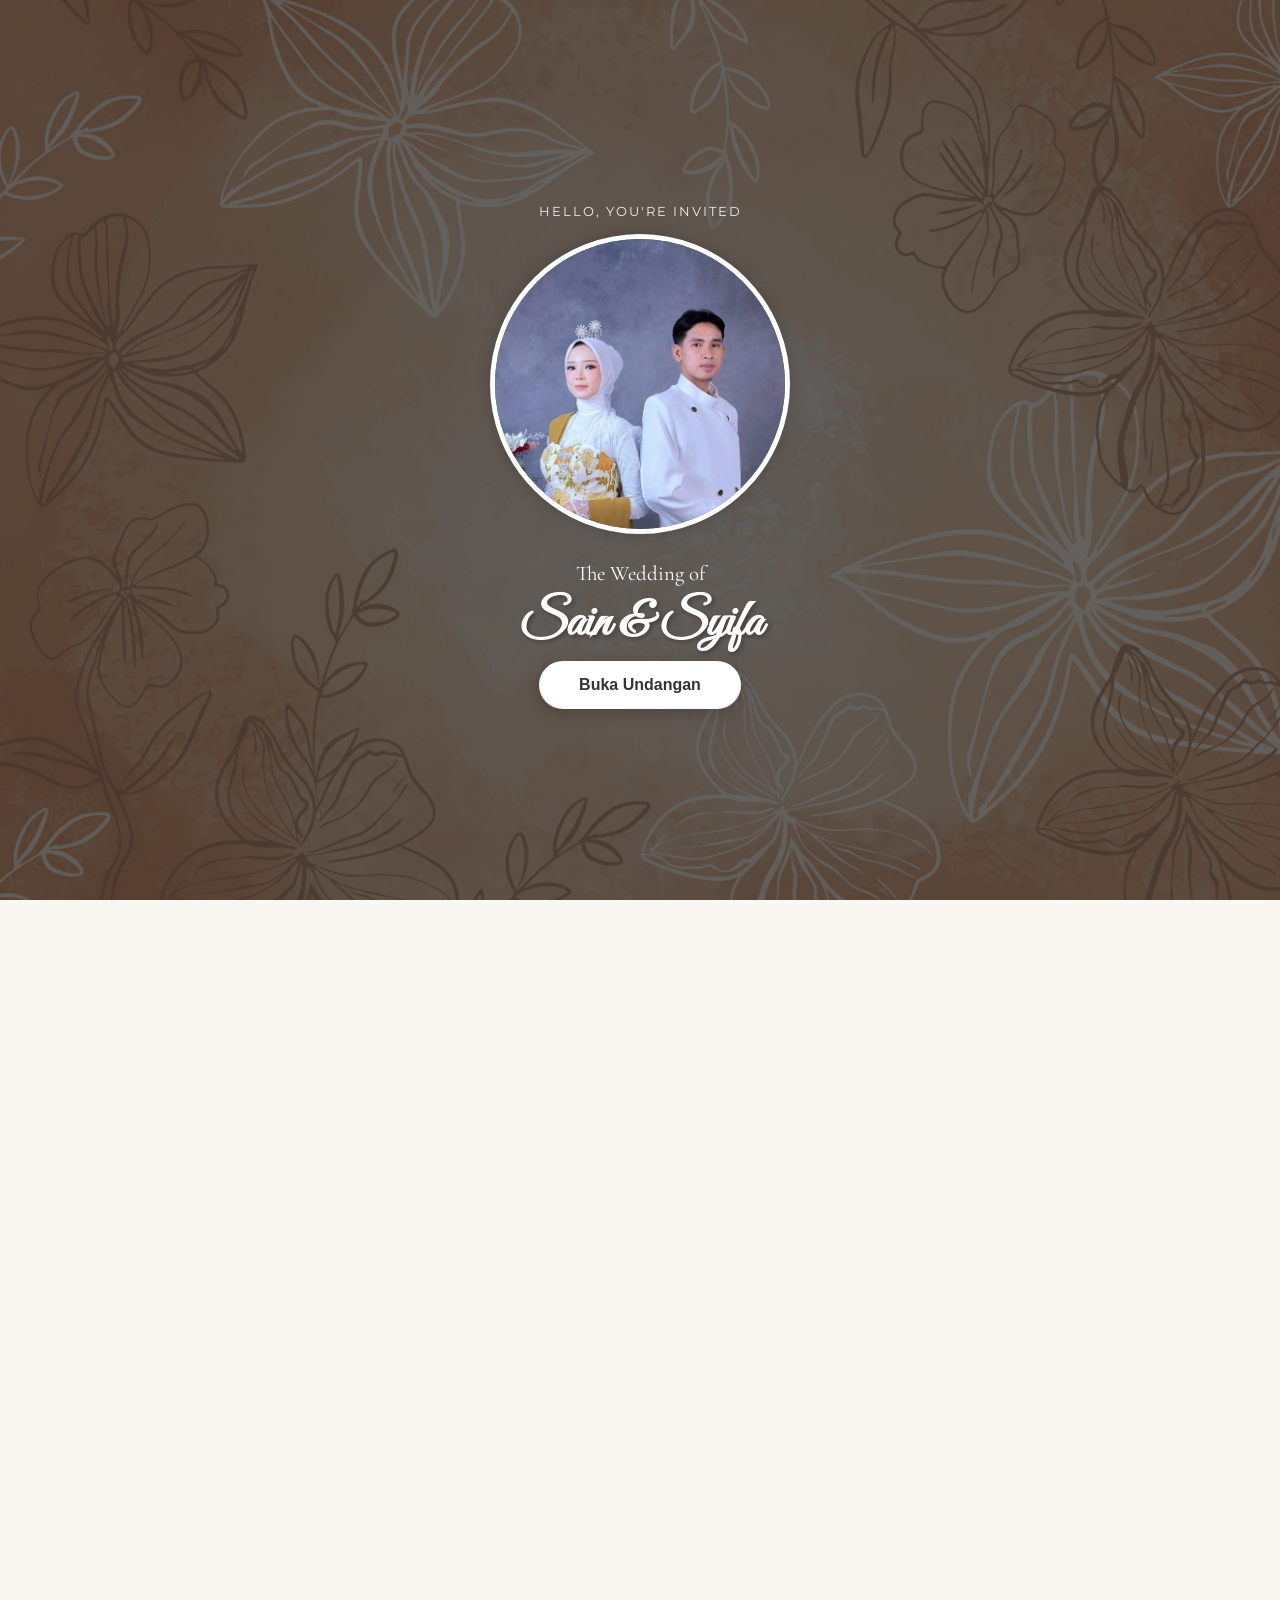
==== index.html @ 7070a1ac "first" ====
<!DOCTYPE html>
<html lang="id">
<head>
    <meta charset="UTF-8">
    <meta name="viewport" content="width=device-width, initial-scale=1.0">
    <title>The Wedding of Sain & Syifa</title>
    <link href="https://fonts.googleapis.com/css2?family=Cormorant+Garamond:wght@400;700&family=Montserrat:wght@300;400;600&family=Great+Vibes&family=Amiri&display=swap" rel="stylesheet">
    <link rel="stylesheet" href="style.css">
</head>
<body>

<div id="cover" class="cover-page">
    <div class="cover-overlay"></div>
    <div class="cover-content">
        <p class="greeting">Hello, You're Invited</p>
        <div class="frame-container">
            <div class="profile-frame">
                <img src="assets/foto-cover.jpg" alt="Sain & Syifa">
            </div>
        </div>
        <h2 class="wedding-title">The Wedding of</h2>
        <h1 class="couple-names">Sain & Syifa</h1>
        <button class="btn-open" onclick="bukaUndangan()">Buka Undangan</button>
        </div>
    </div>
</div>

<div id="main-content">
<div class="content-wrapper">

<section class="hero fade-in-text">
    <p class="date-top">MINGGU, 04 JANUARI 2026</p>
    <div class="mempelai-detail">
        <h2 class="couple-main">Sain</h2>
        <p class="parents">Putra kedua dari Bapak Bakroni & Ibu Mastur</p>
        <h2 class="amp">&</h2>
        <h2 class="couple-main">Syifa Nurhikmah</h2>
        <p class="parents">Putri pertama dari Bapak Saripullah & Ibu Sri M / Ningsih</p>
    </div>
</section>

<section class="islamic-quote fade-in-text">
    <div class="card">
        <p class="ar-text">وَمِنْ آيَاتِهِ أَنْ خَلَقَ لَكُمْ مِنْ أَنْفُسِكُمْ أَزْوَاجًا لِتَسْكُنُوا إِلَيْهَا وَجَعَلَ بَيْنَكُمْ مَوَدَّةً وَرَحْمَةً</p>
        <p class="quote-translation">
            "Dan di antara tanda-tanda (kebesaran)-Nya ialah Dia menciptakan pasangan-pasangan untukmu dari jenismu sendiri, agar kamu cenderung dan merasa tenteram kepadanya, dan Dia menjadikan di antaramu rasa kasih dan sayang."
        </p>
        <p class="quote-surah">(QS. Ar-Rum: 21)</p>
        <div class="divider"></div>
        <p class="wish-text">
            Assalamu’alaikum Warahmatullahi Wabarakatuh. <br><br>
            Maha suci Allah yang telah menciptakan mahluk-Nya berpasang-pasangan. Ya Allah, perkenankanlah kami merangkaikan kasih sayang yang Kau ciptakan dalam ikatan pernikahan.
        </p>
    </div>
</section>

<section class="event-section fade-in-text">
    <div class="card">
        <h2 class="section-title">Akad & Resepsi</h2>
        <div class="event-grid">
            <div class="event-item">
                <span class="event-icon">📅</span>
                <p><strong>Hari / Tanggal</strong></p>
                <p>Minggu, 04 Jan 2026</p>
            </div>
            <div class="event-item">
                <span class="event-icon">⏰</span>
                <p><strong>Waktu</strong></p>
                <p>09.00 WIB - Selesai</p>
            </div>
        </div>
        <div class="divider"></div>
        <div class="location-box">
            <p><strong>Lokasi Acara</strong></p>
            <p>Kp. Cisalam, Desa Cisalam</p>
            <p>Kec. Baros, Kab. Serang - Banten</p>
            <a href="https://maps.app.goo.gl/MzFLybLs4KWgNhF7A" target="_blank" class="btn-map">📍 Lihat Lokasi</a>
        </div>
    </div>
</section>

<section class="gallery fade-in-text">
    <h2 class="section-title">Album Foto</h2>
    <div class="grid">
        <img src="assets/foto1.jpg" alt="Gallery 1">
        <img src="assets/foto2.jpg" alt="Gallery 2">
        <img src="assets/foto3.jpg" alt="Gallery 3">
        <img src="assets/foto4.jpg" alt="Gallery 4">
    </div>
</section>

<section class="gift-section fade-in-text">
    <div class="card">
        <h2 class="section-title">Kado Digital</h2>
        <p class="wish-text">Doa restu Anda merupakan karunia yang sangat berarti bagi kami. Namun jika memberi adalah ungkapan tanda kasih Anda, kami menyediakan fitur kado digital:</p>
        
        <button class="btn-map" onclick="toggleGift()">Kirim Hadiah</button>

        <div id="gift-container" style="display: none; margin-top: 25px;">
            <div class="bank-card">
                <img src="assets/BRI_2020.svg" alt="BCA" class="bank-logo">
                <p class="account-number" id="norek1">4849 0107 7625 536</p>
                <p class="account-name">A/N SAIN</p>
                <button class="btn-copy" onclick="copyText('norek1')">Salin No. Rekening</button>
            </div>

            <div class="bank-card">
                <img src="assets/Logo_dana_blue.png" alt="Dana" class="bank-logo" style="filter: hue-rotate(90deg);">
                <p class="account-number" id="norek2">085717571715</p>
                <p class="account-name">A/N SYIFA NURHIKMAH</p>
                <button class="btn-copy" onclick="copyText('norek2')">Salin No. Rekening</button>
            </div>
        </div>
    </div>
</section>

<footer class="site-footer">
  <small>
    © 2025 Sain & Syifa <br>
    Website by 
    <a href="https://instagram.com/alfagistore" target="_blank">ALFAGI</a> ·
    <a href="https://wa.me/6281336005966" target="_blank">WhatsApp</a>
  </small>
</footer>


    <div id="music-control" class="music-toggle" onclick="toggleMusic()">
        <span id="music-icon">🎵</span>
    </div>
    <audio id="weddingMusic" loop preload="auto">
        <source src="https://www.bensound.com/bensound-music/bensound-love.mp3" type="audio/mpeg">
    </audio>

    <script src="script.js"></script>
</body>
</html>
---- style.css ----
:root {
    --primary: #A68B6D;
    --light: #F9F7F2;
    --dark: #333;
    --white: #FFFFFF;
}

* {
    box-sizing: border-box;
}

body {
    margin: 0;
    padding: 0;
    font-family: 'Montserrat', sans-serif;
    background-color: var(--light);
    color: var(--dark);
    text-align: center;
    overflow-x: hidden;
}

/* Logic Tampilan Konten Utama */
#main-content {
    opacity: 0;
    transition: opacity 1.5s ease;
    padding-bottom: 50px;
}

/* COVER PAGE */
.cover-page {
    position: fixed;
    top: 0;
    left: 0;
    width: 100%;
    height: 100vh;
    background: url('assets/cover.jpg') center/cover no-repeat;
    display: flex;
    justify-content: center;
    align-items: center;
    z-index: 9999;
}

.cover-overlay {
    position: absolute;
    width: 100%;
    height: 100%;
    background: rgba(0,0,0,0.6);
}

.cover-content {
    position: relative;
    color: var(--white);
    z-index: 10;
    width: 100%;
    max-width: 500px;
    padding: 20px;
}

/* BINGKAI FOTO */
.frame-container {
    position: relative;
    width: 320px;
    height: 320px;
    margin: 0 auto 10px;
    display: flex;
    justify-content: center;
    align-items: center;
}

.profile-frame {
    width: 300px;
    height: 300px;
    border-radius: 50%;
    overflow: hidden;
    z-index: 3;
    border: 5px solid var(--white);
    box-shadow: 0 0 15px rgba(0,0,0,0.2);
    position: absolute;
}

.profile-frame img {
    width: 100%;
    height: 100%;
    object-fit: cover;
}

/* TEXT STYLING */
.greeting {
    font-size: 0.8rem;
    letter-spacing: 2px;
    text-transform: uppercase;
    margin-bottom: 5px;
    opacity: 0.9;
}

.wedding-title {
    font-family: 'Cormorant Garamond', serif;
    font-weight: 400;
    font-size: 1.3rem;
    margin-bottom: 0;
}

.couple-names {
    font-family: 'Great Vibes', cursive;
    font-size: 3.2rem;
    margin: 5px 0;
    color: var(--white);
    text-shadow: 2px 2px 4px rgba(0,0,0,0.3);
}

/* TOMBOL BUKA */
.btn-open {
    background: var(--white);
    border: none;
    padding: 15px 40px;
    border-radius: 30px;
    font-weight: 600;
    font-size: 1rem;
    color: var(--dark);
    cursor: pointer;
    box-shadow: 0 4px 15px rgba(0,0,0,0.2);
    transition: transform 0.3s ease;
}

.btn-open:hover {
    transform: scale(1.05);
}

/* HERO SECTION */
.hero {
    padding: 80px 20px;
    background: var(--white);
}

.date-top {
    letter-spacing: 3px;
    font-weight: 600;
    color: var(--primary);
    margin-bottom: 30px;
}

.couple-main {
    font-family: 'Cormorant Garamond', serif;
    font-size: 2.5rem;
    color: var(--primary);
    margin: 0;
}

.parents {
    font-size: 0.9rem;
    font-style: italic;
    color: #666;
    margin-bottom: 25px;
    margin-top: 5px;
}

.amp {
    font-family: 'Great Vibes', cursive;
    font-size: 2.5rem;
    color: var(--dark);
    margin: 10px 0;
}

/* KOTAK KARTU (IDENTIK UNTUK DOA & ACARA) */
.card {
    background: var(--white);
    margin:20px auto;
    max-width: 500px;
    padding: 35px 25px;
    border-radius: 20px;
    box-shadow: 0 5px 20px rgba(0,0,0,0.05);
}

/* STYLING KHUSUS BAGIAN ISLAMI */
.ar-text {
    font-family: 'Amiri', serif;
    font-size: 1.6rem;
    line-height: 2.2;
    margin-bottom: 15px;
    color: var(--dark);
    direction: rtl;
}

.quote-translation {
    font-family: 'Cormorant Garamond', serif;
    font-style: italic;
    font-size: 1.1rem;
    line-height: 1.6;
    color: #666;
    margin-bottom: 10px;
}

.quote-surah {
    font-size: 0.85rem;
    font-weight: 600;
    color: var(--primary);
    letter-spacing: 1px;
    margin-bottom: 20px;
}

.divider {
    width: 60px;
    height: 2px;
    background-color: var(--primary);
    margin: 20px auto;
    opacity: 0.3;
}

.wish-text {
    font-size: 0.95rem;
    line-height: 1.8;
    color: #444;
}

/* STYLING ACARA */
.section-title {
    font-family: 'Cormorant Garamond', serif;
    font-size: 2.2rem;
    color: var(--primary);
    margin-bottom: 15px;
}

.btn-map {
    display: inline-block;
    background: var(--primary);
    color: var(--white);
    text-decoration: none;
    padding: 12px 30px;
    border-radius: 25px;
    margin-top: 20px;
    font-size: 0.9rem;
    font-weight: 600;
}

/* GALLERY GRID */
.grid {
    display: grid;
    grid-template-columns: 1fr 1fr;
    gap: 12px;
    padding: 20px;
}

.grid img {
    width: 100%;
    height: auto;
    border-radius: 1
    2px;
}


/* Styling Kado Digital */
.bank-card {
    background: #fdfdfd;
    border: 1px solid #eee;
    padding: 20px;
    border-radius: 15px;
    margin-bottom: 20px;
    transition: all 0.3s ease;
}

.bank-logo {
    height: 30px;
    margin-bottom: 15px;
    object-fit: contain;
}

.account-number {
    font-size: 1.2rem;
    font-weight: 700;
    letter-spacing: 2px;
    margin: 5px 0;
    color: var(--dark);
}

.account-name {
    font-size: 0.9rem;
    color: #666;
    margin-bottom: 15px;
}

.btn-copy {
    background: transparent;
    border: 1px solid var(--primary);
    color: var(--primary);
    padding: 5px 15px;
    border-radius: 20px;
    font-size: 0.8rem;
    cursor: pointer;
    transition: 0.3s;
}

.btn-copy:hover {
    background: var(--primary);
    color: white;
}

/* FLOATING MUSIC BUTTON */
.music-toggle {
    position: fixed;
    bottom: 25px;
    right: 25px;
    background: var(--primary);
    width: 50px;
    height: 50px;
    border-radius: 50%;
    display: flex;
    justify-content: center;
    align-items: center;
    color: white;
    z-index: 1000;
    cursor: pointer;
    box-shadow: 0 4px 10px rgba(0,0,0,0.2);
}

.footer {
    padding: 60px 20px;
    font-size: 0.8rem;
    color: #999;
}

/* FLOATING MUSIC BUTTON */
.music-toggle {
    position: fixed;
    bottom: 25px;
    right: 25px;
    background: var(--primary);
    width: 50px;
    height: 50px;
    border-radius: 50%;
    display: flex;
    justify-content: center;
    align-items: center;
    color: white;
    z-index: 1000;
    cursor: pointer;
    box-shadow: 0 4px 10px rgba(0,0,0,0.2);
}

/*FOOTER*/
.site-footer {
  text-align: center;
  padding: 30px 15px;
  font-size: 16px;
  color: #aaa;
}

.site-footer a {
  color: #aaa;
  text-decoration: none;
}

.site-footer a:hover {
  color: #666;
}
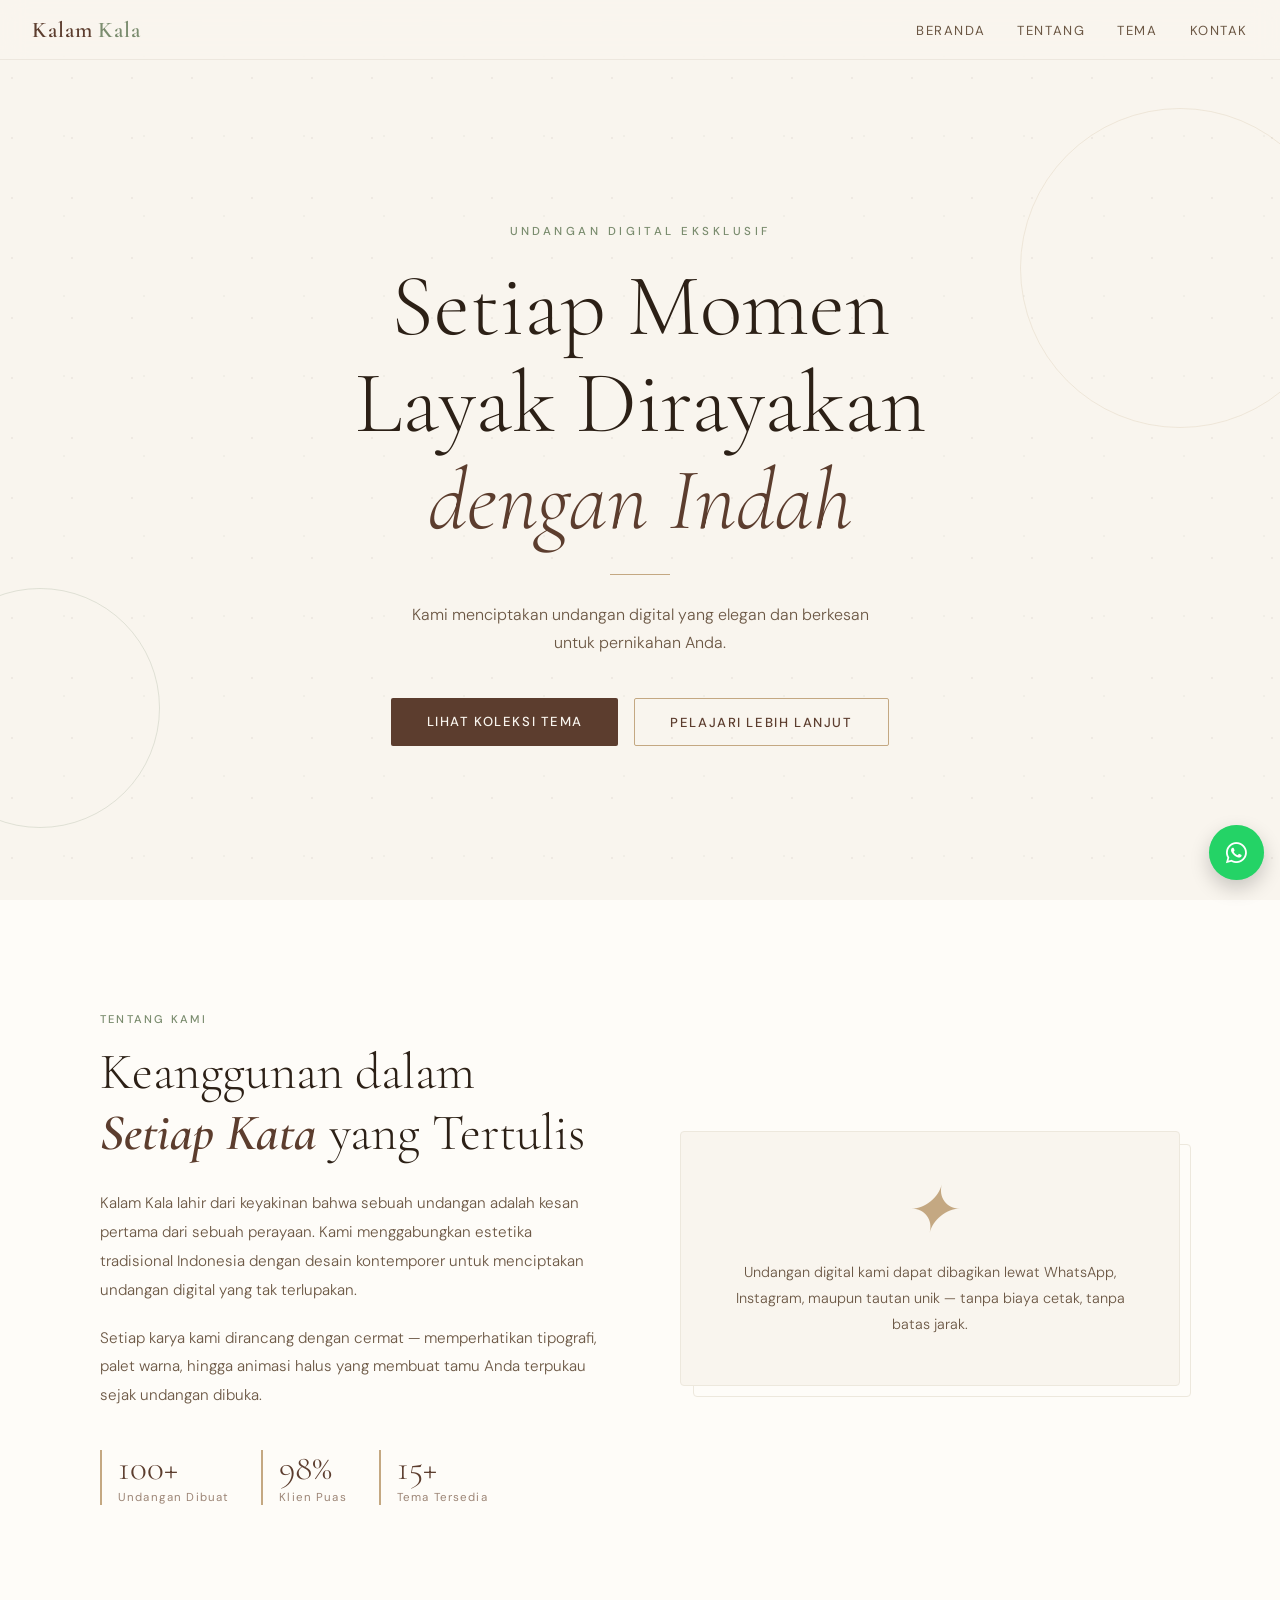
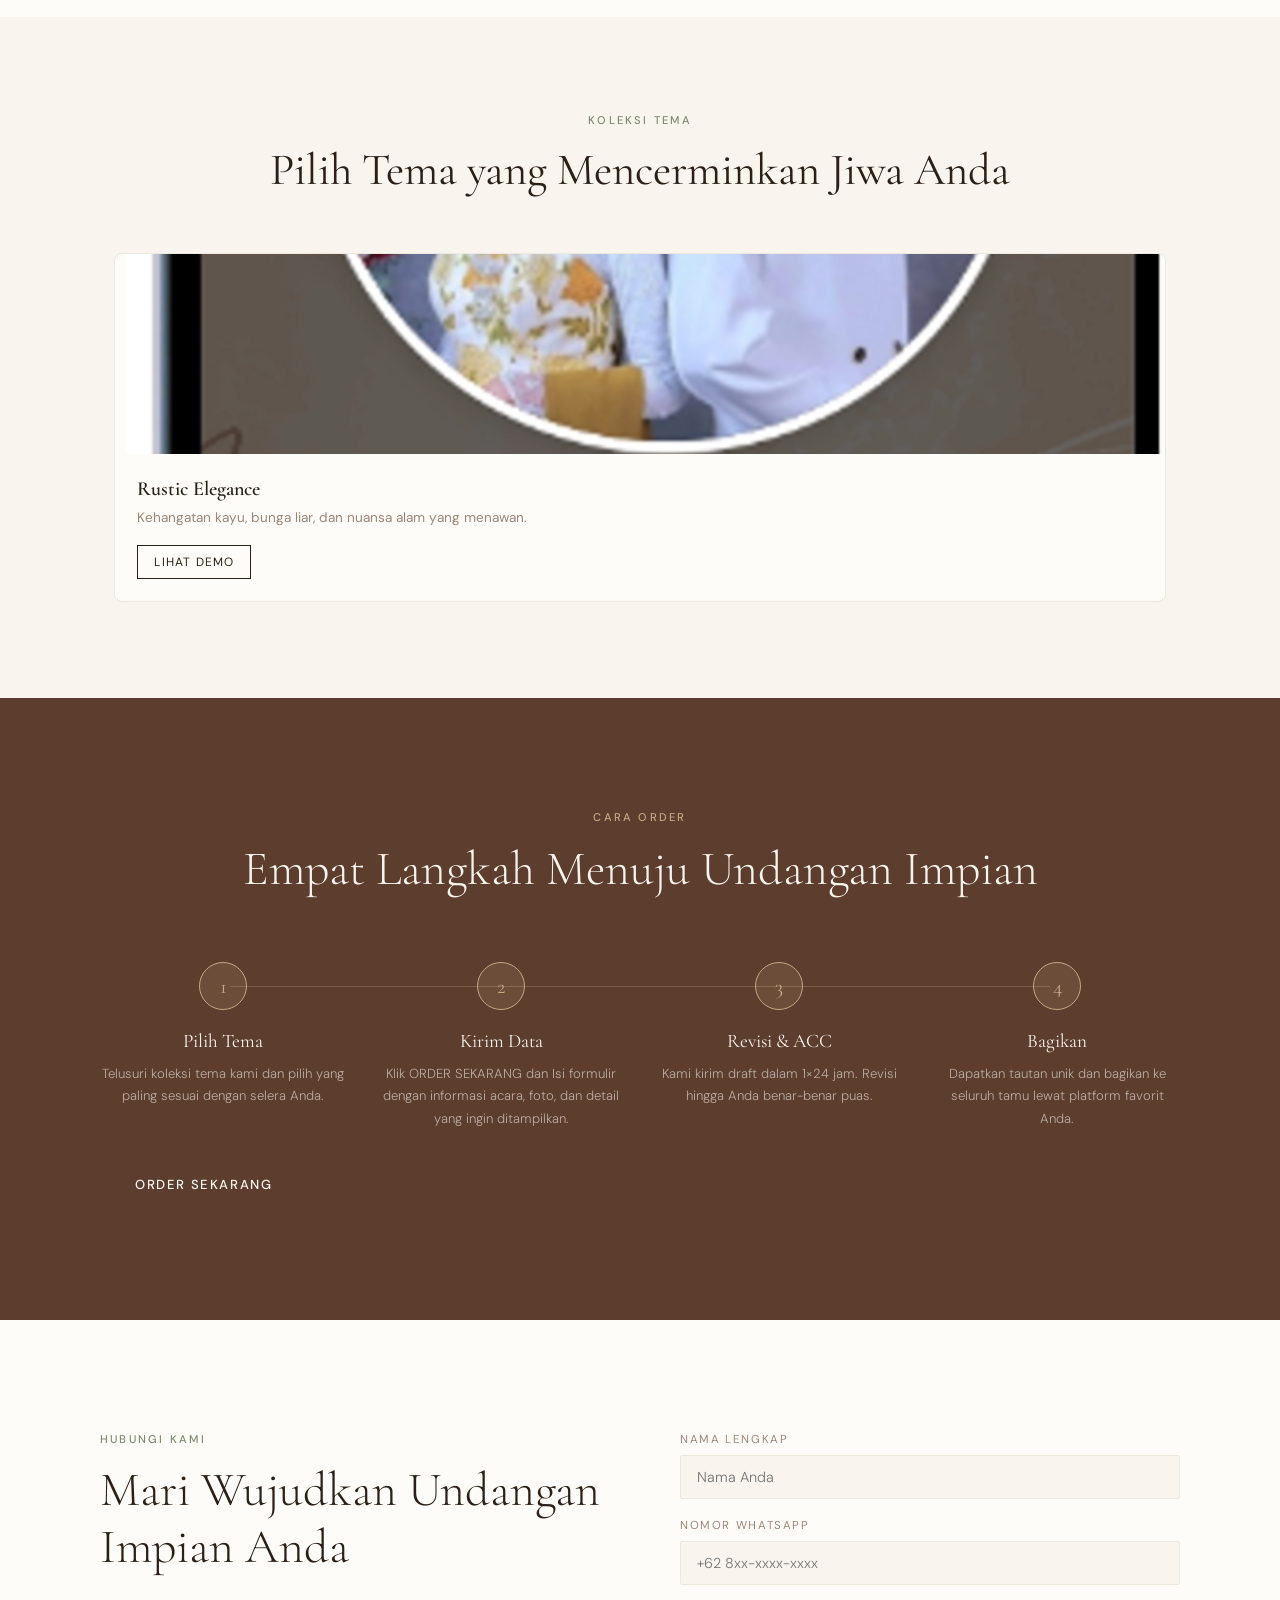
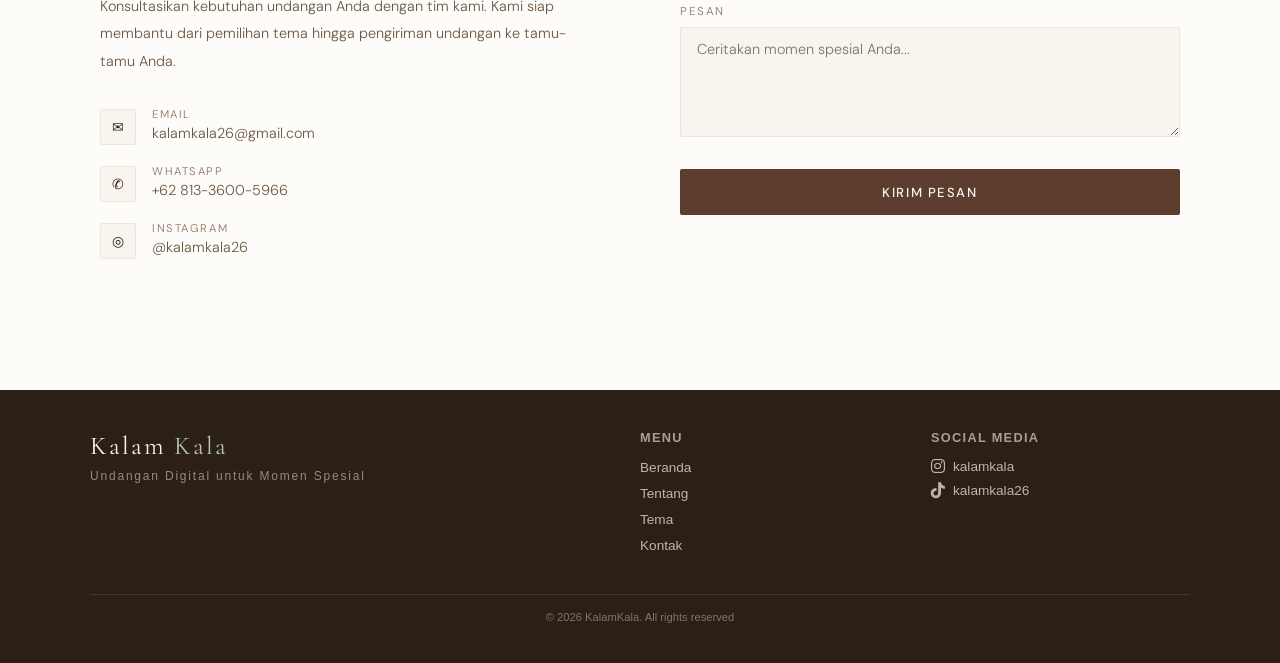
==== commit ca198389: "update project by yudi" ====
--- a/index.html
+++ b/index.html
@@ -1,136 +1,393 @@
-<!DOCTYPE html>
+<!doctype html>
 <html lang="id">
-<head>
-    <meta charset="UTF-8">
-    <meta name="viewport" content="width=device-width, initial-scale=1.0">
-    <title>The Wedding of Sain & Syifa</title>
-    <link href="https://fonts.googleapis.com/css2?family=Cormorant+Garamond:wght@400;700&family=Montserrat:wght@300;400;600&family=Great+Vibes&family=Amiri&display=swap" rel="stylesheet">
-    <link rel="stylesheet" href="style.css">
-</head>
-<body>
-
-<div id="cover" class="cover-page">
-    <div class="cover-overlay"></div>
-    <div class="cover-content">
-        <p class="greeting">Hello, You're Invited</p>
-        <div class="frame-container">
-            <div class="profile-frame">
-                <img src="assets/foto-cover.jpg" alt="Sain & Syifa">
-            </div>
-        </div>
-        <h2 class="wedding-title">The Wedding of</h2>
-        <h1 class="couple-names">Sain & Syifa</h1>
-        <button class="btn-open" onclick="bukaUndangan()">Buka Undangan</button>
-        </div>
+  <head>
+    <meta charset="UTF-8" />
+    <meta name="viewport" content="width=device-width, initial-scale=1.0" />
+    <title>Kalam Kala — Undangan Digital</title>
+    <link rel="preconnect" href="https://fonts.googleapis.com" />
+    <!-- goole font -->
+    <link
+      href="https://fonts.googleapis.com/css2?family=Cormorant+Garamond:ital,wght@0,300;0,400;0,600;1,300;1,400&family=DM+Sans:wght@300;400;500&display=swap"
+      rel="stylesheet"
+    />
+    <!-- css style -->
+    <link rel="stylesheet" href="assets/css/style.css" />
+    <!-- tailwind cdn -->
+    <script src="https://cdn.tailwindcss.com"></script>
+    <!-- icon cloudlare -->
+    <link
+      rel="stylesheet"
+      href="https://cdnjs.cloudflare.com/ajax/libs/font-awesome/6.5.0/css/all.min.css"
+    />
+  </head>
+  <body>
+    <!-- NAV -->
+    <nav>
+      <a href="#home" class="nav-logo">Kalam <span>Kala</span></a>
+      <ul class="nav-links">
+        <li><a href="#home">Beranda</a></li>
+        <li><a href="#about">Tentang</a></li>
+        <li><a href="#tema">Tema</a></li>
+        <li><a href="#kontak">Kontak</a></li>
+      </ul>
+      <a href="#kontak" class="nav-cta" style="display: none" id="navCtaDesktop"
+        >Mulai Sekarang</a
+      >
+      <button class="hamburger" id="hamburger" aria-label="Menu">
+        <span></span><span></span><span></span>
+      </button>
+    </nav>
+
+    <!-- MOBILE MENU -->
+    <div class="mobile-menu" id="mobileMenu">
+      <a href="#home" onclick="closeMobile()">Beranda</a>
+      <a href="#about" onclick="closeMobile()">Tentang</a>
+      <a href="#tema" onclick="closeMobile()">Tema</a>
+      <a href="#kontak" onclick="closeMobile()">Kontak</a>
+      <a
+        href="#kontak"
+        class="btn-primary"
+        style="margin-top: 0.5rem; text-align: center"
+        onclick="closeMobile()"
+        >Mulai Sekarang</a
+      >
     </div>
-</div>
-
-<div id="main-content">
-<div class="content-wrapper">
-
-<section class="hero fade-in-text">
-    <p class="date-top">MINGGU, 04 JANUARI 2026</p>
-    <div class="mempelai-detail">
-        <h2 class="couple-main">Sain</h2>
-        <p class="parents">Putra kedua dari Bapak Bakroni & Ibu Mastur</p>
-        <h2 class="amp">&</h2>
-        <h2 class="couple-main">Syifa Nurhikmah</h2>
-        <p class="parents">Putri pertama dari Bapak Saripullah & Ibu Sri M / Ningsih</p>
+
+    <!-- HERO -->
+    <section id="home">
+      <div class="hero-bg-pattern"></div>
+      <div class="hero-deco"></div>
+      <div class="hero-deco-2"></div>
+      <div class="hero-content">
+        <p class="hero-eyebrow">Undangan Digital Eksklusif</p>
+        <h1 class="hero-title">
+          Setiap Momen<br />Layak Dirayakan<br /><em>dengan Indah</em>
+        </h1>
+        <div class="hero-divider"></div>
+        <p class="hero-subtitle">
+          Kami menciptakan undangan digital yang elegan dan berkesan<br />untuk
+          pernikahan Anda.
+        </p>
+        <div class="hero-actions">
+          <a href="#tema" class="btn-primary">Lihat Koleksi Tema</a>
+          <a href="#about" class="btn-outline">Pelajari Lebih Lanjut</a>
+        </div>
+      </div>
+    </section>
+
+    <!-- ABOUT -->
+    <section id="about">
+      <div class="section-inner">
+        <div class="about-grid">
+          <div>
+            <p class="section-tag">Tentang Kami</p>
+            <h2 class="about-heading">
+              Keanggunan dalam <strong>Setiap Kata</strong> yang Tertulis
+            </h2>
+            <p class="about-text">
+              Kalam Kala lahir dari keyakinan bahwa sebuah undangan adalah kesan
+              pertama dari sebuah perayaan. Kami menggabungkan estetika
+              tradisional Indonesia dengan desain kontemporer untuk menciptakan
+              undangan digital yang tak terlupakan.
+            </p>
+            <p class="about-text">
+              Setiap karya kami dirancang dengan cermat — memperhatikan
+              tipografi, palet warna, hingga animasi halus yang membuat tamu
+              Anda terpukau sejak undangan dibuka.
+            </p>
+            <div class="stats-row">
+              <div class="stat">
+                <div class="stat-num">100+</div>
+                <div class="stat-label">Undangan Dibuat</div>
+              </div>
+              <div class="stat">
+                <div class="stat-num">98%</div>
+                <div class="stat-label">Klien Puas</div>
+              </div>
+              <div class="stat">
+                <div class="stat-num">15+</div>
+                <div class="stat-label">Tema Tersedia</div>
+              </div>
+            </div>
+          </div>
+          <div class="about-visual">
+            <div class="about-card">
+              <div class="about-icon">✦</div>
+              <p>
+                Undangan digital kami dapat dibagikan lewat WhatsApp, Instagram,
+                maupun tautan unik — tanpa biaya cetak, tanpa batas jarak.
+              </p>
+            </div>
+          </div>
+        </div>
+      </div>
+    </section>
+
+    <!-- TEMA -->
+    <section id="tema">
+      <div class="container">
+        <div class="tema-header">
+          <p class="section-tag">Koleksi Tema</p>
+          <h2 class="tema-title">Pilih Tema yang Mencerminkan Jiwa Anda</h2>
+        </div>
+
+        <div class="tema-grid">
+          <!-- CARD -->
+          <div class="tema-card">
+            <div class="tema-thumb">
+              <img src="assets/tema/tema1.png" alt="Tema 1" />
+
+              <!-- OVERLAY -->
+              <div class="tema-overlay">
+                <button class="preview-btn" data-img="assets/tema/tema1.png">
+                  <i class="fas fa-eye"></i>
+                </button>
+              </div>
+            </div>
+
+            <div class="tema-info">
+              <h3 class="tema-name">Rustic Elegance</h3>
+              <p class="tema-desc">
+                Kehangatan kayu, bunga liar, dan nuansa alam yang menawan.
+              </p>
+
+              <a href="template/tema1.html" class="tema-btn">Lihat Demo</a>
+            </div>
+          </div>
+        </div>
+      </div>
+    </section>
+
+    <!-- CARA KERJA -->
+    <section id="cara-kerja">
+      <p class="section-tag" style="text-align: center">Cara Order</p>
+      <h2 class="section-title">Empat Langkah Menuju Undangan Impian</h2>
+      <div class="steps-row">
+        <div class="step">
+          <div class="step-num">1</div>
+          <div class="step-title">Pilih Tema</div>
+          <div class="step-desc">
+            Telusuri koleksi tema kami dan pilih yang paling sesuai dengan
+            selera Anda.
+          </div>
+        </div>
+        <div class="step">
+          <div class="step-num">2</div>
+          <div class="step-title">Kirim Data</div>
+          <div class="step-desc">
+            Klik ORDER SEKARANG dan Isi formulir dengan informasi acara, foto, dan detail yang ingin
+            ditampilkan.
+          </div>
+        </div>
+        <div class="step">
+          <div class="step-num">3</div>
+          <div class="step-title">Revisi & ACC</div>
+          <div class="step-desc">
+            Kami kirim draft dalam 1×24 jam. Revisi hingga Anda benar-benar
+            puas.
+          </div>
+        </div>
+        <div class="step">
+          <div class="step-num">4</div>
+          <div class="step-title">Bagikan</div>
+          <div class="step-desc">
+            Dapatkan tautan unik dan bagikan ke seluruh tamu lewat platform
+            favorit Anda.
+          </div>
+        </div>
+        <div class="cta-section fade-in-text border-2 border-black">
+          <a
+            href="https://wa.me/6281336005966?text=Halo%20saya%20tertarik"
+            class="btn-primary"
+          >
+            Order Sekarang
+          </a>
+        </div>
+      </div>
+
+      <!-- modal image -->
+
+      <div id="imageModal" class="image-modal">
+        <span class="close-image">&times;</span>
+        <img id="modalImg" src="" />
+      </div>
+    </section>
+
+    <!-- KONTAK -->
+    <section id="kontak">
+      <div class="kontak-grid">
+        <div>
+          <p class="section-tag">Hubungi Kami</p>
+          <h2 class="kontak-heading">Mari Wujudkan Undangan Impian Anda</h2>
+          <p class="kontak-sub">
+            Konsultasikan kebutuhan undangan Anda dengan tim kami. Kami siap
+            membantu dari pemilihan tema hingga pengiriman undangan ke tamu-tamu
+            Anda.
+          </p>
+
+          <div class="contact-item">
+            <div class="contact-icon">✉</div>
+            <div>
+              <div class="contact-label">Email</div>
+              <div class="contact-val">kalamkala26@gmail.com</div>
+            </div>
+          </div>
+          <div class="contact-item">
+            <div class="contact-icon">✆</div>
+            <div>
+              <div class="contact-label">WhatsApp</div>
+              <div class="contact-val">+62 813-3600-5966</div>
+            </div>
+          </div>
+          <div class="contact-item">
+            <div class="contact-icon">◎</div>
+            <div>
+              <div class="contact-label">Instagram</div>
+              <div class="contact-val">@kalamkala26</div>
+            </div>
+          </div>
+        </div>
+
+        <div>
+          <div class="form-group">
+            <label class="form-label">Nama Lengkap</label>
+            <input type="text" class="form-input" placeholder="Nama Anda" />
+          </div>
+          <div class="form-group">
+            <label class="form-label">Nomor WhatsApp</label>
+            <input
+              type="tel"
+              class="form-input"
+              placeholder="+62 8xx-xxxx-xxxx"
+            />
+          </div>
+
+          <div class="form-group">
+            <label class="form-label">Pesan</label>
+            <textarea
+              class="form-input"
+              placeholder="Ceritakan momen spesial Anda..."
+            ></textarea>
+          </div>
+          <button class="btn-primary" style="width: 100%; margin-top: 0.5rem">
+            Kirim Pesan
+          </button>
+        </div>
+      </div>
+    </section>
+
+    <!-- FOOTER -->
+    <footer class="footer">
+  <div class="footer-container">
+
+    <!-- Top Section -->
+    <div class="footer-top">
+      <div class="footer-brand">
+        <div class="footer-logo">Kalam <span>Kala</span></div>
+        <p class="footer-tagline">Undangan Digital untuk Momen Spesial</p>
+      </div>
+
+      <div class="footer-nav">
+        <h4>Menu</h4>
+        <ul>
+          <li><a href="#home">Beranda</a></li>
+          <li><a href="#about">Tentang</a></li>
+          <li><a href="#tema">Tema</a></li>
+          <li><a href="#kontak">Kontak</a></li>
+        </ul>
+      </div>
+
+      <div class="footer-social">
+        <h4>Social Media</h4>
+        <a href="#"><i class="fab fa-instagram"></i> kalamkala</a>
+        <a href="#"><i class="fab fa-tiktok"></i> kalamkala26</a>
+      </div>
     </div>
-</section>
-
-<section class="islamic-quote fade-in-text">
-    <div class="card">
-        <p class="ar-text">وَمِنْ آيَاتِهِ أَنْ خَلَقَ لَكُمْ مِنْ أَنْفُسِكُمْ أَزْوَاجًا لِتَسْكُنُوا إِلَيْهَا وَجَعَلَ بَيْنَكُمْ مَوَدَّةً وَرَحْمَةً</p>
-        <p class="quote-translation">
-            "Dan di antara tanda-tanda (kebesaran)-Nya ialah Dia menciptakan pasangan-pasangan untukmu dari jenismu sendiri, agar kamu cenderung dan merasa tenteram kepadanya, dan Dia menjadikan di antaramu rasa kasih dan sayang."
-        </p>
-        <p class="quote-surah">(QS. Ar-Rum: 21)</p>
-        <div class="divider"></div>
-        <p class="wish-text">
-            Assalamu’alaikum Warahmatullahi Wabarakatuh. <br><br>
-            Maha suci Allah yang telah menciptakan mahluk-Nya berpasang-pasangan. Ya Allah, perkenankanlah kami merangkaikan kasih sayang yang Kau ciptakan dalam ikatan pernikahan.
-        </p>
+
+    <!-- Divider -->
+    <div class="footer-divider"></div>
+
+    <!-- Bottom -->
+    <div class="footer-bottom">
+      <p>© 2026 KalamKala. All rights reserved</p>
     </div>
-</section>
-
-<section class="event-section fade-in-text">
-    <div class="card">
-        <h2 class="section-title">Akad & Resepsi</h2>
-        <div class="event-grid">
-            <div class="event-item">
-                <span class="event-icon">📅</span>
-                <p><strong>Hari / Tanggal</strong></p>
-                <p>Minggu, 04 Jan 2026</p>
-            </div>
-            <div class="event-item">
-                <span class="event-icon">⏰</span>
-                <p><strong>Waktu</strong></p>
-                <p>09.00 WIB - Selesai</p>
-            </div>
-        </div>
-        <div class="divider"></div>
-        <div class="location-box">
-            <p><strong>Lokasi Acara</strong></p>
-            <p>Kp. Cisalam, Desa Cisalam</p>
-            <p>Kec. Baros, Kab. Serang - Banten</p>
-            <a href="https://maps.app.goo.gl/MzFLybLs4KWgNhF7A" target="_blank" class="btn-map">📍 Lihat Lokasi</a>
-        </div>
-    </div>
-</section>
-
-<section class="gallery fade-in-text">
-    <h2 class="section-title">Album Foto</h2>
-    <div class="grid">
-        <img src="assets/foto1.jpg" alt="Gallery 1">
-        <img src="assets/foto2.jpg" alt="Gallery 2">
-        <img src="assets/foto3.jpg" alt="Gallery 3">
-        <img src="assets/foto4.jpg" alt="Gallery 4">
-    </div>
-</section>
-
-<section class="gift-section fade-in-text">
-    <div class="card">
-        <h2 class="section-title">Kado Digital</h2>
-        <p class="wish-text">Doa restu Anda merupakan karunia yang sangat berarti bagi kami. Namun jika memberi adalah ungkapan tanda kasih Anda, kami menyediakan fitur kado digital:</p>
-        
-        <button class="btn-map" onclick="toggleGift()">Kirim Hadiah</button>
-
-        <div id="gift-container" style="display: none; margin-top: 25px;">
-            <div class="bank-card">
-                <img src="assets/BRI_2020.svg" alt="BCA" class="bank-logo">
-                <p class="account-number" id="norek1">4849 0107 7625 536</p>
-                <p class="account-name">A/N SAIN</p>
-                <button class="btn-copy" onclick="copyText('norek1')">Salin No. Rekening</button>
-            </div>
-
-            <div class="bank-card">
-                <img src="assets/Logo_dana_blue.png" alt="Dana" class="bank-logo" style="filter: hue-rotate(90deg);">
-                <p class="account-number" id="norek2">085717571715</p>
-                <p class="account-name">A/N SYIFA NURHIKMAH</p>
-                <button class="btn-copy" onclick="copyText('norek2')">Salin No. Rekening</button>
-            </div>
-        </div>
-    </div>
-</section>
-
-<footer class="site-footer">
-  <small>
-    © 2025 Sain & Syifa <br>
-    Website by 
-    <a href="https://instagram.com/alfagistore" target="_blank">ALFAGI</a> ·
-    <a href="https://wa.me/6281336005966" target="_blank">WhatsApp</a>
-  </small>
+
+  </div>
 </footer>
-
-
-    <div id="music-control" class="music-toggle" onclick="toggleMusic()">
-        <span id="music-icon">🎵</span>
-    </div>
-    <audio id="weddingMusic" loop preload="auto">
-        <source src="https://www.bensound.com/bensound-music/bensound-love.mp3" type="audio/mpeg">
-    </audio>
-
-    <script src="script.js"></script>
-</body>
-</html>+<!-- FLOATING WHATSAPP -->
+<a 
+  href="https://wa.me/6281336005966?text=Halo%20saya%20tertarik%20dengan%20undangan%20digital"
+  class="wa-float"
+  target="_blank"
+  aria-label="Chat WhatsApp"
+>
+  <i class="fab fa-whatsapp"></i>
+</a>
+    <script>
+      const hamburger = document.getElementById("hamburger");
+      const mobileMenu = document.getElementById("mobileMenu");
+      hamburger.addEventListener("click", () => {
+        mobileMenu.classList.toggle("open");
+      });
+      function closeMobile() {
+        mobileMenu.classList.remove("open");
+      }
+
+      // Show desktop CTA after scroll
+      const navCta = document.getElementById("navCtaDesktop");
+      window.addEventListener("scroll", () => {
+        if (window.scrollY > 80) {
+          navCta.style.display = "inline-block";
+        } else {
+          navCta.style.display = "none";
+        }
+      });
+
+      // Scroll reveal
+      const observer = new IntersectionObserver(
+        (entries) => {
+          entries.forEach((e) => {
+            if (e.isIntersecting) {
+              e.target.style.opacity = "1";
+              e.target.style.transform = "translateY(0)";
+            }
+          });
+        },
+        { threshold: 0.1 },
+      );
+
+      document
+        .querySelectorAll(".tema-card, .step, .about-visual, .stat")
+        .forEach((el) => {
+          el.style.opacity = "0";
+          el.style.transform = "translateY(20px)";
+          el.style.transition = "opacity 0.6s ease, transform 0.6s ease";
+          observer.observe(el);
+        });
+
+      // Script modal life full image
+      const previewBtns = document.querySelectorAll(".preview-btn");
+      const modal = document.getElementById("imageModal");
+      const modalImg = document.getElementById("modalImg");
+      const closeImg = document.querySelector(".close-image");
+
+      previewBtns.forEach((btn) => {
+        btn.addEventListener("click", function () {
+          const imgSrc = this.getAttribute("data-img");
+          modal.style.display = "flex";
+          modalImg.src = imgSrc;
+        });
+      });
+
+      closeImg.onclick = () => {
+        modal.style.display = "none";
+      };
+
+      modal.onclick = (e) => {
+        if (e.target === modal) {
+          modal.style.display = "none";
+        }
+      };
+    </script>
+  </body>
+</html>
--- a/assets/css/style.css
+++ b/assets/css/style.css
@@ -0,0 +1,917 @@
+ *, *::before, *::after { box-sizing: border-box; margin: 0; padding: 0; }
+
+    :root {
+      --cream: #F9F5EE;
+      --cream-dark: #EDE8DD;
+      --brown: #5C3D2E;
+      --brown-light: #8B6252;
+      --brown-pale: #C4A882;
+      --sage: #7A8C6E;
+      --sage-light: #B5C4A5;
+      --text-dark: #2C2016;
+      --text-mid: #6B5744;
+      --text-light: #9C8576;
+      --white: #FEFCF8;
+    }
+
+    html { scroll-behavior: smooth; }
+
+    body {
+      font-family: 'DM Sans', sans-serif;
+      background: var(--cream);
+      color: var(--text-dark);
+      overflow-x: hidden;
+    }
+
+    /* ── NAV ── */
+    nav {
+      position: fixed;
+      top: 0; left: 0; right: 0;
+      z-index: 100;
+      padding: 1rem 2rem;
+      display: flex;
+      justify-content: space-between;
+      align-items: center;
+      background: rgba(249, 245, 238, 0.85);
+      backdrop-filter: blur(12px);
+      border-bottom: 1px solid rgba(92, 61, 46, 0.08);
+      transition: all 0.3s ease;
+    }
+
+    .nav-logo {
+      font-family: 'Cormorant Garamond', serif;
+      font-size: 1.4rem;
+      font-weight: 600;
+      color: var(--brown);
+      letter-spacing: 0.04em;
+      text-decoration: none;
+    }
+    .nav-logo span { color: var(--sage); }
+
+    .nav-links {
+      display: flex;
+      gap: 2rem;
+      list-style: none;
+    }
+
+    .nav-links a {
+      font-size: 0.82rem;
+      font-weight: 400;
+      letter-spacing: 0.12em;
+      text-transform: uppercase;
+      color: var(--text-mid);
+      text-decoration: none;
+      transition: color 0.2s;
+    }
+    .nav-links a:hover { color: var(--brown); }
+
+    .nav-cta {
+      font-size: 0.8rem;
+      font-weight: 500;
+      letter-spacing: 0.1em;
+      text-transform: uppercase;
+      padding: 0.6rem 1.4rem;
+      background: var(--brown);
+      color: var(--cream);
+      border: none;
+      border-radius: 2px;
+      cursor: pointer;
+      text-decoration: none;
+      transition: background 0.2s;
+    }
+    .nav-cta:hover { background: var(--text-dark); }
+
+    /* hamburger */
+    .hamburger {
+      display: none;
+      flex-direction: column;
+      gap: 5px;
+      cursor: pointer;
+      background: none;
+      border: none;
+      padding: 4px;
+    }
+    .hamburger span {
+      width: 22px; height: 1.5px;
+      background: var(--brown);
+      display: block;
+      transition: all 0.3s;
+    }
+
+    .mobile-menu {
+      display: none;
+      position: fixed;
+      top: 60px; left: 0; right: 0;
+      background: var(--cream);
+      border-bottom: 1px solid var(--cream-dark);
+      padding: 1.5rem 2rem 2rem;
+      z-index: 99;
+      flex-direction: column;
+      gap: 1.2rem;
+    }
+    .mobile-menu.open { display: flex; }
+    .mobile-menu a {
+      font-size: 1rem;
+      letter-spacing: 0.08em;
+      text-transform: uppercase;
+      color: var(--text-mid);
+      text-decoration: none;
+      font-weight: 400;
+    }
+
+    /* ── HERO ── */
+    #home {
+      min-height: 100vh;
+      display: flex;
+      align-items: center;
+      justify-content: center;
+      position: relative;
+      overflow: hidden;
+      background: var(--cream);
+      padding-top: 70px;
+    }
+
+    .hero-bg-pattern {
+      position: absolute;
+      inset: 0;
+      opacity: 0.06;
+      background-image: 
+        radial-gradient(circle at 20% 30%, var(--brown) 1px, transparent 1px),
+        radial-gradient(circle at 80% 70%, var(--sage) 1px, transparent 1px);
+      background-size: 60px 60px, 80px 80px;
+    }
+
+    .hero-deco {
+      position: absolute;
+      top: 12%; right: -60px;
+      width: 320px; height: 320px;
+      border-radius: 50%;
+      border: 1px solid rgba(196, 168, 130, 0.2);
+      animation: float 8s ease-in-out infinite;
+    }
+    .hero-deco-2 {
+      position: absolute;
+      bottom: 8%; left: -80px;
+      width: 240px; height: 240px;
+      border-radius: 50%;
+      border: 1px solid rgba(122, 140, 110, 0.2);
+      animation: float 10s ease-in-out infinite reverse;
+    }
+
+    @keyframes float {
+      0%, 100% { transform: translateY(0px); }
+      50% { transform: translateY(-20px); }
+    }
+
+    .hero-content {
+      text-align: center;
+      padding: 2rem;
+      max-width: 680px;
+      position: relative;
+      z-index: 1;
+      animation: fadeUp 1s ease both;
+    }
+
+    @keyframes fadeUp {
+      from { opacity: 0; transform: translateY(30px); }
+      to { opacity: 1; transform: translateY(0); }
+    }
+
+    .hero-eyebrow {
+      font-size: 0.72rem;
+      letter-spacing: 0.3em;
+      text-transform: uppercase;
+      color: var(--sage);
+      margin-bottom: 1.2rem;
+      font-weight: 500;
+    }
+
+    .hero-title {
+      font-family: 'Cormorant Garamond', serif;
+      font-size: clamp(2.8rem, 8vw, 5.5rem);
+      font-weight: 300;
+      line-height: 1.1;
+      color: var(--text-dark);
+      margin-bottom: 0.4rem;
+    }
+    .hero-title em {
+      font-style: italic;
+      color: var(--brown);
+    }
+
+    .hero-divider {
+      width: 60px; height: 1px;
+      background: var(--brown-pale);
+      margin: 1.6rem auto;
+    }
+
+    .hero-subtitle {
+      font-size: 1rem;
+      font-weight: 300;
+      color: var(--text-mid);
+      line-height: 1.8;
+      margin-bottom: 2.5rem;
+    }
+
+    .hero-actions {
+      display: flex;
+      gap: 1rem;
+      justify-content: center;
+      flex-wrap: wrap;
+    }
+
+    .btn-primary {
+      padding: 0.9rem 2.2rem;
+      background: var(--brown);
+      color: var(--cream);
+      font-size: 0.82rem;
+      letter-spacing: 0.12em;
+      text-transform: uppercase;
+      font-family: 'DM Sans', sans-serif;
+      font-weight: 500;
+      border: none;
+      border-radius: 2px;
+      cursor: pointer;
+      text-decoration: none;
+      transition: background 0.2s, transform 0.15s;
+      display: inline-block;
+    }
+    .btn-primary:hover { background: var(--text-dark); transform: translateY(-1px); }
+
+    .btn-outline {
+      padding: 0.9rem 2.2rem;
+      background: transparent;
+      color: var(--brown);
+      font-size: 0.82rem;
+      letter-spacing: 0.12em;
+      text-transform: uppercase;
+      font-family: 'DM Sans', sans-serif;
+      font-weight: 500;
+      border: 1px solid var(--brown-pale);
+      border-radius: 2px;
+      cursor: pointer;
+      text-decoration: none;
+      transition: all 0.2s;
+      display: inline-block;
+    }
+    .btn-outline:hover { border-color: var(--brown); background: rgba(92,61,46,0.05); }
+
+    /* ── ABOUT ── */
+    #about {
+      padding: 7rem 2rem;
+      background: var(--white);
+    }
+
+    .section-inner {
+      max-width: 1080px;
+      margin: 0 auto;
+    }
+
+    .section-tag {
+      font-size: 0.7rem;
+      letter-spacing: 0.28em;
+      text-transform: uppercase;
+      color: var(--sage);
+      font-weight: 500;
+      margin-bottom: 1rem;
+    }
+
+    .about-grid {
+      display: grid;
+      grid-template-columns: 1fr 1fr;
+      gap: 5rem;
+      align-items: center;
+    }
+
+    .about-heading {
+      font-family: 'Cormorant Garamond', serif;
+      font-size: clamp(2rem, 4vw, 3.2rem);
+      font-weight: 300;
+      line-height: 1.2;
+      color: var(--text-dark);
+      margin-bottom: 1.5rem;
+    }
+    .about-heading strong {
+      font-weight: 600;
+      font-style: italic;
+      color: var(--brown);
+    }
+
+    .about-text {
+      font-size: 0.95rem;
+      font-weight: 300;
+      color: var(--text-mid);
+      line-height: 1.9;
+      margin-bottom: 1.2rem;
+    }
+
+    .stats-row {
+      display: flex;
+      gap: 2rem;
+      margin-top: 2.5rem;
+    }
+    .stat {
+      border-left: 2px solid var(--brown-pale);
+      padding-left: 1rem;
+    }
+    .stat-num {
+      font-family: 'Cormorant Garamond', serif;
+      font-size: 2.2rem;
+      font-weight: 300;
+      color: var(--brown);
+      line-height: 1;
+    }
+    .stat-label {
+      font-size: 0.72rem;
+      letter-spacing: 0.1em;
+      color: var(--text-light);
+      margin-top: 0.3rem;
+    }
+
+    .about-visual {
+      position: relative;
+    }
+    .about-card {
+      background: var(--cream);
+      border-radius: 4px;
+      padding: 3rem 2.5rem;
+      text-align: center;
+      border: 1px solid var(--cream-dark);
+      position: relative;
+    }
+    .about-card::before {
+      content: '';
+      position: absolute;
+      top: 12px; left: 12px; right: -12px; bottom: -12px;
+      border: 1px solid var(--cream-dark);
+      border-radius: 4px;
+      z-index: -1;
+    }
+    .about-icon {
+      font-family: 'Cormorant Garamond', serif;
+      font-size: 4rem;
+      font-style: italic;
+      color: var(--brown-pale);
+      line-height: 1;
+      margin-bottom: 1rem;
+    }
+    .about-card p {
+      font-size: 0.9rem;
+      color: var(--text-mid);
+      font-weight: 300;
+      line-height: 1.8;
+    }
+
+    /* ── TEMA ── */
+   /* Container biar konsisten seluruh web */
+.container {
+  max-width: 1100px;
+  margin: auto;
+  padding: 0 1.5rem;
+}
+
+/* SECTION */
+#tema {
+  padding: 6rem 0;
+  background: var(--cream);
+}
+
+/* HEADER */
+.tema-header {
+  text-align: center;
+  margin-bottom: 3.5rem;
+}
+
+.section-tag {
+  font-size: 0.7rem;
+  letter-spacing: 0.2em;
+  text-transform: uppercase;
+  color: var(--sage);
+}
+
+.tema-title {
+  font-family: 'Cormorant Garamond', serif;
+  font-size: clamp(2rem, 4vw, 2.8rem);
+  font-weight: 400;
+  color: var(--text-dark);
+  margin-top: 0.6rem;
+}
+
+/* GRID RESPONSIVE */
+.tema-grid {
+  display: grid;
+  grid-template-columns: repeat(auto-fit, minmax(280px, 1fr));
+  gap: 1.5rem;
+}
+
+/* CARD */
+.tema-card {
+  background: var(--white);
+  border: 1px solid var(--cream-dark);
+  border-radius: 8px;
+  overflow: hidden;
+  transition: all 0.3s ease;
+}
+
+.tema-card:hover {
+  transform: translateY(-6px);
+  box-shadow: 0 10px 30px rgba(0,0,0,0.08);
+}
+
+/* IMAGE */
+.tema-thumb {
+  height: 200px;
+  background-size: cover;
+  background-position: center;
+  background-repeat: no-repeat;
+}
+
+/* CONTENT */
+.tema-info {
+  padding: 1.4rem;
+}
+
+.tema-name {
+  font-family: 'Cormorant Garamond', serif;
+  font-size: 1.25rem;
+  font-weight: 600;
+  color: var(--text-dark);
+  margin-bottom: 0.4rem;
+}
+
+.tema-desc {
+  font-size: 0.85rem;
+  color: var(--text-light);
+  line-height: 1.6;
+  margin-bottom: 1rem;
+}
+
+/* BUTTON */
+.tema-btn {
+  display: inline-block;
+  font-size: 0.75rem;
+  letter-spacing: 0.1em;
+  text-transform: uppercase;
+  padding: 0.5rem 1rem;
+  border: 1px solid var(--text-dark);
+  color: var(--text-dark);
+  text-decoration: none;
+  transition: all 0.3s ease;
+}
+
+.tema-thumb {
+  position: relative;
+  height: 200px;
+  overflow: hidden;
+}
+
+.tema-thumb img {
+  width: 100%;
+  height: 100%;
+  object-fit: cover;
+  transition: transform 0.4s ease;
+}
+
+/* OVERLAY */
+.tema-overlay {
+  position: absolute;
+  inset: 0;
+  background: rgba(0,0,0,0.5);
+  display: flex;
+  justify-content: center;
+  align-items: center;
+
+  opacity: 0;
+  transition: 0.3s ease;
+}
+
+/* BUTTON */
+.preview-btn {
+  background: white;
+  border: none;
+  padding: 12px;
+  border-radius: 50%;
+  cursor: pointer;
+  font-size: 1.2rem;
+  transition: 0.3s;
+}
+
+.preview-btn:hover {
+  transform: scale(1.1);
+}
+
+/* HOVER EFFECT */
+.tema-card:hover .tema-overlay {
+  opacity: 1;
+}
+
+.tema-card:hover .tema-thumb img {
+  transform: scale(1.08);
+}
+
+.tema-btn:hover {
+  background: var(--text-dark);
+  color: var(--white);
+}
+
+/* modal image
+ */
+ .image-modal {
+  display: none;
+  position: fixed;
+  z-index: 9999;
+  inset: 0;
+  background: rgba(0,0,0,0.9);
+
+  justify-content: center;
+  align-items: center;
+}
+
+.image-modal img {
+  max-width: 90%;
+  max-height: 90%;
+  border-radius: 8px;
+}
+
+.close-image {
+  position: absolute;
+  top: 20px;
+  right: 30px;
+  font-size: 2rem;
+  color: white;
+  cursor: pointer;
+}
+
+/* MOBILE IMPROVEMENT */
+@media (max-width: 768px) {
+  #tema {
+    padding: 4rem 0;
+  }
+
+  .tema-thumb {
+    height: 180px;
+  }
+}
+
+    /* ── HOW IT WORKS ── */
+    #cara-kerja {
+      padding: 7rem 2rem;
+      background: var(--brown);
+    }
+
+    #cara-kerja .section-tag { color: var(--brown-pale); }
+    #cara-kerja .section-title {
+      font-family: 'Cormorant Garamond', serif;
+      font-size: clamp(2rem, 4vw, 3rem);
+      font-weight: 300;
+      color: var(--cream);
+      text-align: center;
+      margin-bottom: 4rem;
+      margin-top: 0.8rem;
+    }
+
+    .steps-row {
+      display: grid;
+      grid-template-columns: repeat(4, 1fr);
+      gap: 2rem;
+      max-width: 1080px;
+      margin: 0 auto;
+      position: relative;
+    }
+    .steps-row::before {
+      content: '';
+      position: absolute;
+      top: 24px; left: 12%; right: 12%;
+      height: 1px;
+      background: rgba(196, 168, 130, 0.3);
+    }
+
+    .step {
+      text-align: center;
+      position: relative;
+      z-index: 1;
+    }
+    .step-num {
+      width: 48px; height: 48px;
+      border-radius: 50%;
+      background: rgba(196,168,130,0.15);
+      border: 1px solid var(--brown-pale);
+      display: flex; align-items: center; justify-content: center;
+      font-family: 'Cormorant Garamond', serif;
+      font-size: 1.3rem;
+      color: var(--brown-pale);
+      margin: 0 auto 1.2rem;
+    }
+    .step-title {
+      font-family: 'Cormorant Garamond', serif;
+      font-size: 1.2rem;
+      color: var(--cream);
+      margin-bottom: 0.6rem;
+    }
+    .step-desc {
+      font-size: 0.82rem;
+      font-weight: 300;
+      color: rgba(249,245,238,0.6);
+      line-height: 1.7;
+    }
+
+    /* ── KONTAK ── */
+    #kontak {
+      padding: 7rem 2rem;
+      background: var(--white);
+    }
+
+    .kontak-grid {
+      display: grid;
+      grid-template-columns: 1fr 1fr;
+      gap: 5rem;
+      max-width: 1080px;
+      margin: 0 auto;
+      align-items: start;
+    }
+
+    .kontak-heading {
+      font-family: 'Cormorant Garamond', serif;
+      font-size: clamp(2rem, 4vw, 3rem);
+      font-weight: 300;
+      color: var(--text-dark);
+      margin-bottom: 1rem;
+      margin-top: 0.8rem;
+      line-height: 1.2;
+    }
+    .kontak-sub {
+      font-size: 0.9rem;
+      font-weight: 300;
+      color: var(--text-mid);
+      line-height: 1.9;
+      margin-bottom: 2rem;
+    }
+
+    .contact-item {
+      display: flex;
+      gap: 1rem;
+      margin-bottom: 1.2rem;
+      align-items: flex-start;
+    }
+    .contact-icon {
+      width: 36px; height: 36px;
+      background: var(--cream);
+      border: 1px solid var(--cream-dark);
+      border-radius: 2px;
+      display: flex; align-items: center; justify-content: center;
+      font-size: 14px;
+      flex-shrink: 0;
+      margin-top: 2px;
+    }
+    .contact-label {
+      font-size: 0.7rem;
+      letter-spacing: 0.14em;
+      text-transform: uppercase;
+      color: var(--text-light);
+      margin-bottom: 0.2rem;
+    }
+    .contact-val {
+      font-size: 0.9rem;
+      color: var(--text-mid);
+      font-weight: 300;
+    }
+
+    .form-group {
+      margin-bottom: 1.2rem;
+    }
+    .form-label {
+      display: block;
+      font-size: 0.72rem;
+      letter-spacing: 0.14em;
+      text-transform: uppercase;
+      color: var(--text-light);
+      margin-bottom: 0.5rem;
+    }
+    .form-input {
+      width: 100%;
+      padding: 0.75rem 1rem;
+      background: var(--cream);
+      border: 1px solid var(--cream-dark);
+      border-radius: 2px;
+      font-family: 'DM Sans', sans-serif;
+      font-size: 0.9rem;
+      font-weight: 300;
+      color: var(--text-dark);
+      outline: none;
+      transition: border-color 0.2s;
+    }
+    .form-input:focus { border-color: var(--brown-pale); }
+    textarea.form-input { resize: vertical; min-height: 110px; }
+
+    /* ── FOOTER ── */
+ .footer {
+  background: var(--text-dark);
+  color: var(--cream);
+  padding: 2.5rem 1.2rem;
+  font-family: 'Inter', sans-serif;
+}
+
+.footer-container {
+  max-width: 1100px;
+  margin: auto;
+}
+
+/* GRID LAYOUT */
+.footer-top {
+  display: grid;
+  grid-template-columns: 1fr;
+  gap: 2rem;
+  text-align: center;
+}
+
+/* BRAND */
+.footer-logo {
+  font-family: 'Cormorant Garamond', serif;
+  font-size: 1.6rem;
+  letter-spacing: 0.08em;
+}
+
+.footer-logo span {
+  color: var(--sage-light);
+}
+
+.footer-tagline {
+  font-size: 0.75rem;
+  letter-spacing: 0.15em;
+  color: rgba(249,245,238,0.5);
+  margin-top: 0.5rem;
+}
+
+/* NAV */
+.footer-nav h4,
+.footer-social h4 {
+  font-size: 0.8rem;
+  margin-bottom: 0.8rem;
+  letter-spacing: 0.1em;
+  text-transform: uppercase;
+  color: rgba(249,245,238,0.6);
+}
+
+.footer-nav ul {
+  list-style: none;
+  padding: 0;
+}
+
+.footer-nav li {
+  margin-bottom: 0.5rem;
+}
+
+.footer-nav a {
+  text-decoration: none;
+  color: rgba(249,245,238,0.7);
+  font-size: 0.85rem;
+  transition: 0.3s;
+}
+
+.footer-nav a:hover {
+  color: var(--cream);
+  padding-left: 4px;
+}
+
+/* SOCIAL */
+.footer-social a {
+  display: flex;
+  justify-content: center;
+  align-items: center;
+  gap: 0.5rem;
+  margin-bottom: 0.5rem;
+  text-decoration: none;
+  color: rgba(249,245,238,0.7);
+  font-size: 0.85rem;
+  transition: 0.3s;
+}
+
+.footer-social a i {
+  font-size: 1rem;
+}
+
+.footer-social a:hover {
+  color: var(--cream);
+  transform: translateX(3px);
+}
+
+/* DIVIDER */
+.footer-divider {
+  height: 1px;
+  background: rgba(255,255,255,0.1);
+  margin: 2rem 0 1rem;
+}
+
+/* BOTTOM */
+.footer-bottom {
+  text-align: center;
+  font-size: 0.7rem;
+  color: rgba(249,245,238,0.4);
+}
+
+/* ========================= */
+/* DESKTOP VERSION */
+/* ========================= */
+@media (min-width: 768px) {
+  .footer-top {
+    grid-template-columns: 2fr 1fr 1fr;
+    text-align: left;
+  }
+
+  .footer-social a {
+    justify-content: flex-start;
+  }
+}
+
+
+/* Floating Wa */
+/* =========================
+   FLOATING WHATSAPP
+========================= */
+.wa-float {
+  position: fixed;
+  bottom: 20px;
+  right: 16px;
+
+  width: 55px;
+  height: 55px;
+
+  background: #25D366;
+  color: white;
+
+  border-radius: 50%;
+  display: flex;
+  align-items: center;
+  justify-content: center;
+
+  font-size: 1.5rem;
+  text-decoration: none;
+
+  box-shadow: 0 8px 20px rgba(0,0,0,0.2);
+  z-index: 999;
+
+  transition: all 0.3s ease;
+}
+
+/* Hover effect */
+.wa-float:hover {
+  transform: scale(1.1) translateY(-2px);
+  box-shadow: 0 12px 25px rgba(0,0,0,0.25);
+}
+
+/* Pulse animation */
+.wa-float::after {
+  content: "";
+  position: absolute;
+  width: 100%;
+  height: 100%;
+  border-radius: 50%;
+  background: rgba(37, 211, 102, 0.4);
+  animation: wa-pulse 2s infinite;
+  z-index: -1;
+}
+
+@keyframes wa-pulse {
+  0% {
+    transform: scale(1);
+    opacity: 0.7;
+  }
+  70% {
+    transform: scale(1.6);
+    opacity: 0;
+  }
+  100% {
+    opacity: 0;
+  }
+}
+
+/* MOBILE ADJUST */
+@media (max-width: 480px) {
+  .wa-float {
+    width: 50px;
+    height: 50px;
+    font-size: 1.3rem;
+    bottom: 16px;
+    right: 12px;
+  }
+}
+    /* ── RESPONSIVE ── */
+    @media (max-width: 768px) {
+      nav { padding: 1rem 1.2rem; }
+      .nav-links, .nav-cta { display: none; }
+      .hamburger { display: flex; }
+
+      .about-grid, .kontak-grid { grid-template-columns: 1fr; gap: 3rem; }
+      .tema-grid { grid-template-columns: 1fr 1fr; }
+      .steps-row { grid-template-columns: 1fr 1fr; gap: 2.5rem; }
+      .steps-row::before { display: none; }
+      .stats-row { gap: 1.2rem; }
+      #cara-kerja { padding: 5rem 1.5rem; }
+    }
+
+    @media (max-width: 480px) {
+      .tema-grid { grid-template-columns: 1fr; }
+      .steps-row { grid-template-columns: 1fr; }
+      .hero-actions { flex-direction: column; align-items: center; }
+      .btn-primary, .btn-outline { width: 100%; text-align: center; }
+    }
